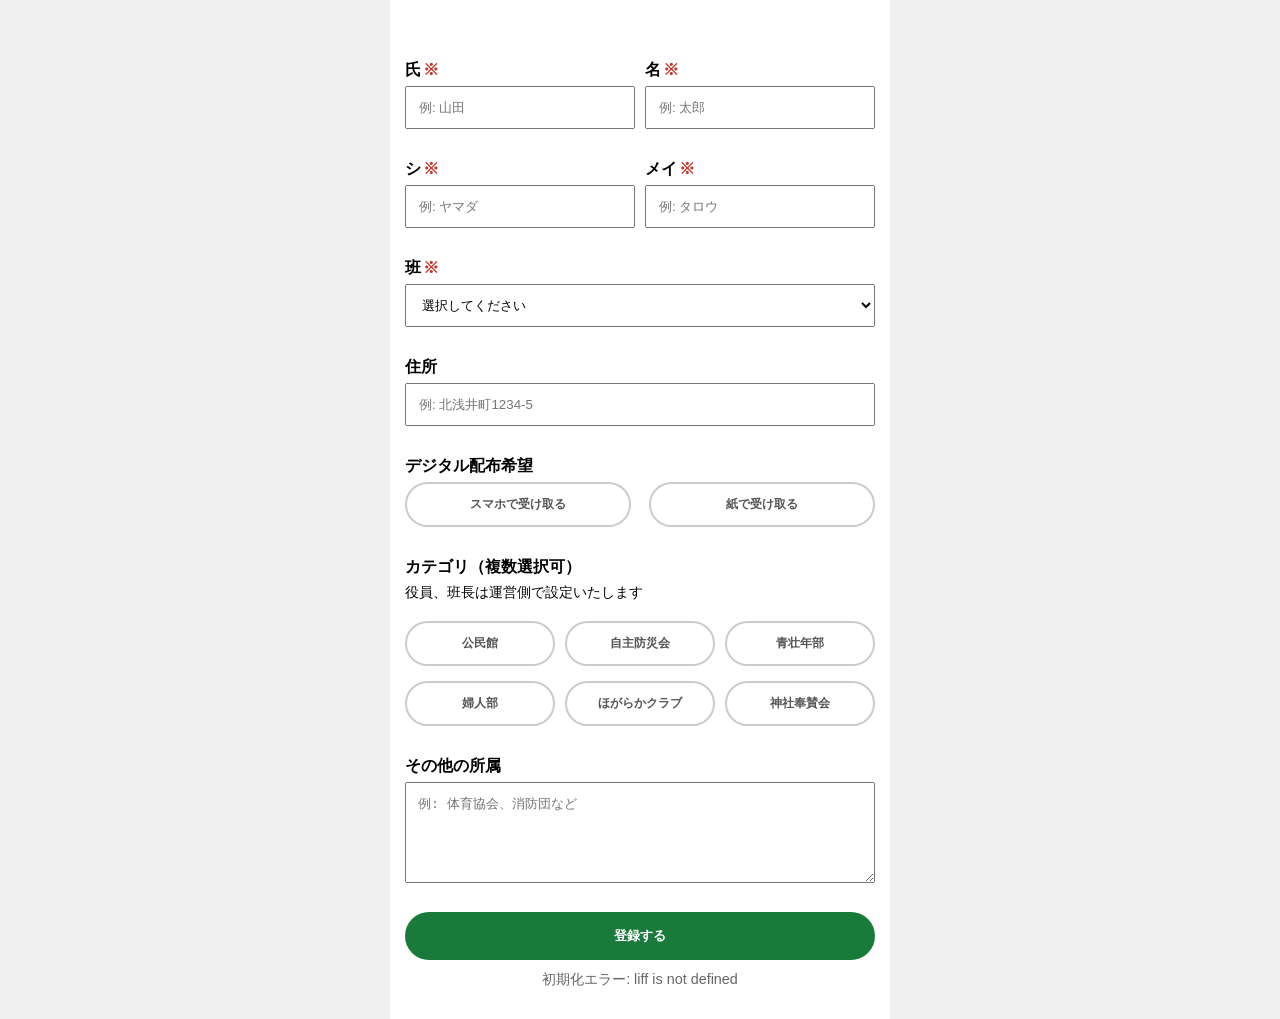
==== index.html @ 21e1e0d0 "0423-02" ====
<!DOCTYPE html>
<html lang="ja">
<head>
  <meta charset="UTF-8">
  <meta name="viewport" content="width=device-width, initial-scale=1.0">
  <title>北浅井町|デジタル回覧板用名簿登録フォーム</title>
  <style>
    * { box-sizing: border-box; }
    body { font-family: sans-serif; padding: 0; margin: 0; background: #f0f0f0;}
    .container { max-width: 500px; margin: 0 auto; background: #fff; padding: 30px 15px;}
    label { display: block; margin-top: 30px; font-weight: bold; }
    .under-label{ font-size: 0.9em; margin-top: 5px; }
    .row-flex { display: flex; gap: 10px; }
    .row-flex .half { flex: 1; }
    input[type="text"], select, textarea { width: 100%; padding: 12px; margin-top: 5px; box-sizing: border-box; }
    .radio-group, .checkbox-group { margin-top: 5px; display: flex; gap: 15px 0; flex-wrap: wrap; justify-content: space-between;}
    .radio-group input[type="radio"],
    .checkbox-group input[type="checkbox"] { display: none; }
    .radio-group label, .checkbox-group label {
      display: inline-flex; align-items: center; justify-content: center;
      padding: 12px 5px; border: 2px solid #ccc; border-radius: 25px;
      background: #fff; color: #555; font-weight: bold; font-size: 0.75em;
      cursor: pointer; transition: background 0.2s, border-color 0.2s, color 0.2s;
      user-select: none; -webkit-tap-highlight-color: transparent;
      width: 48%; margin-top: 0;
    }
    .checkbox-group.ver-3 label {width: 32%;}
    .radio-group label:has(input:checked),
    .checkbox-group label:has(input:checked),
    .radio-group label.is-selected,
    .checkbox-group label.is-selected { background: #b94100; border-color: #b94100; color: #fff; }
    .radio-group label:hover, .checkbox-group label:hover { border-color: #b94100; color: #b94100; }
    .radio-group label:has(input:checked):hover,
    .checkbox-group label:has(input:checked):hover,
    .radio-group label.is-selected:hover,
    .checkbox-group label.is-selected:hover { color: #fff; }
    button { width: 100%; padding: 15px; background: #1a7a3c; color: white; border: none; border-radius: 30px; margin-top: 25px; font-weight: bold; cursor: pointer; transition: opacity 0.3s; }
    button:disabled { opacity: 0.5; cursor: not-allowed; }
    #status { text-align: center; margin-top: 10px; color: #666; font-size: 0.9em; }
    .required-mark { color: #c0392b; margin-left: 2px; }
    #loading-overlay {
      display: none;
      position: fixed; inset: 0;
      background: rgba(255,255,255,0.75);
      z-index: 100;
      align-items: center;
      justify-content: center;
      flex-direction: column;
      gap: 12px;
    }
    #loading-overlay.visible { display: flex; }
    .spinner {
      width: 44px; height: 44px;
      border: 5px solid #ddd;
      border-top-color: #1a7a3c;
      border-radius: 50%;
      animation: spin 0.8s linear infinite;
    }
    @keyframes spin { to { transform: rotate(360deg); } }
    #loading-overlay p { font-size: 0.9em; color: #555; margin: 0; }
    .officer-badges {
      margin-top: 8px;
      display: flex;
      gap: 8px;
      flex-wrap: wrap;
    }
    .officer-badge {
      display: inline-flex;
      align-items: center;
      justify-content: center;
      padding: 10px 15px;
      border-radius: 999px;
      font-size: 1em;
      font-weight: bold;
      color: #fff;
      line-height: 1;
    }
    .officer-badge.officer { background: #c0392b; }
    .officer-badge.leader { background: #1f6fb2; }
  </style>
</head>
<body>
  <div id="loading-overlay">
    <div class="spinner"></div>
    <p>データ読み込み中...</p>
  </div>

  <div class="container">
    <form id="profileForm">
      <div class="row-flex">
        <div class="half">
          <label>氏<span class="required-mark">※</span></label>
          <input type="text" name="name_2nd" placeholder="例: 山田" required>
        </div>
        <div class="half">
          <label>名<span class="required-mark">※</span></label>
          <input type="text" name="name_1st" placeholder="例: 太郎" required>
        </div>
      </div>

      <div class="row-flex">
        <div class="half">
          <label>シ<span class="required-mark">※</span></label>
          <input type="text" name="kana_2nd" placeholder="例: ヤマダ" required>
        </div>
        <div class="half">
          <label>メイ<span class="required-mark">※</span></label>
          <input type="text" name="kana_1st" placeholder="例: タロウ" required>
        </div>
      </div>

      <label>班<span class="required-mark">※</span></label>
      <select name="group" required>
        <option value="">選択してください</option>
        <script>
          for(let i=1; i<=15; i++) {
            document.write(`<option value="${i}">${i}班</option>`);
          }
        </script>
      </select>

      <label>住所</label>
      <input type="text" name="address" placeholder="例: 北浅井町1234-5">

      <label>デジタル配布希望</label>
      <div class="radio-group">
        <label><input type="radio" name="is_digital" value="1"> スマホで受け取る</label>
        <label><input type="radio" name="is_digital" value="2"> 紙で受け取る</label>
      </div>

      <label>カテゴリ（複数選択可）</label>
      <p class="under-label">役員、班長は運営側で設定いたします</p>
      <div id="officerBadges" class="officer-badges" aria-live="polite"></div>
      <div class="checkbox-group ver-3">
        <label><input type="checkbox" name="role" value="公民館"> 公民館</label>
        <label><input type="checkbox" name="role" value="自主防災会"> 自主防災会</label>
        <label><input type="checkbox" name="role" value="青壮年部"> 青壮年部</label>
        <label><input type="checkbox" name="role" value="婦人部"> 婦人部</label>
        <label><input type="checkbox" name="role" value="ほがらかクラブ"> ほがらかクラブ</label>
        <label><input type="checkbox" name="role" value="神社奉賛会"> 神社奉賛会</label>
      </div>

      <label>その他の所属</label>
      <textarea name="other" rows="5" placeholder="例: 体育協会、消防団など"></textarea>

      <button type="button" id="submitBtn" onclick="submitData()">登録する</button>
      <div id="status"></div>
    </form>
  </div>

  <script src="https://static.line-scdn.net/liff/edge/2/sdk.js"></script>
  <script>
    // ※ ご自身の公開URLに変更してください
    
    const LIFF_ID = '2008962357-ePaQmDO9'; // あなたのLIFF ID
    const GAS_URL = 'https://script.google.com/macros/s/AKfycbw0w3rY63BgD0a0pV4R5f5XmRVi7J8070hjkgIr6zArFyrOBoOXa9XkqJnbMCFF3FUy/exec'; // あなたのGAS ウェブアプリURL

    function isLocalEnvironment() {
      return window.location.hostname === "localhost" || window.location.hostname === "127.0.0.1";
    }

    function normalizeChoiceValue(value) {
      return String(value ?? "")
        .replace(/\u3000/g, ' ')
        .replace(/\s+/g, ' ')
        .trim();
    }

    function parseCheckboxValues(value) {
      if (Array.isArray(value)) {
        return value
          .map(normalizeChoiceValue)
          .filter(Boolean);
      }

      if (!value) {
        return [];
      }

      return String(value)
        .split(/[\n\r\t,、]/)
        .map(normalizeChoiceValue)
        .filter(Boolean);
    }

    function applyCheckboxValues(name, rawValue) {
      const values = parseCheckboxValues(rawValue);
      const checkboxes = Array.from(document.querySelectorAll(`input[name="${name}"][type="checkbox"]`));
      const checkboxMap = new Map(
        checkboxes.map(cb => [normalizeChoiceValue(cb.value), cb])
      );

      checkboxes.forEach(cb => {
        cb.checked = false;
      });

      const unmatchedValues = [];
      values.forEach(value => {
        const checkbox = checkboxMap.get(value);
        if (checkbox) {
          checkbox.checked = true;
        } else {
          unmatchedValues.push(value);
        }
      });

      console.log(`checkbox [${name}] values:`, values);
      if (unmatchedValues.length > 0) {
        console.warn(`checkbox [${name}] unmatched values:`, unmatchedValues);
      }

      syncSelectableLabels();
    }

    function parseOfficerValues(value) {
      if (!value) {
        return [];
      }

      const normalized = String(value)
        .replace(/\u3000/g, ' ')
        .trim();

      if (!normalized) {
        return [];
      }

      return normalized
        .split(/[\n\r,、]/)
        .map(normalizeChoiceValue)
        .filter(Boolean);
    }

    function renderOfficerBadges(officerValue) {
      const badgeContainer = document.getElementById('officerBadges');
      if (!badgeContainer) {
        return;
      }

      const values = parseOfficerValues(officerValue);
      const uniqueValues = Array.from(new Set(values));

      const badgeClassByRole = {
        '役員': 'officer',
        '班長': 'leader'
      };

      const badgesHtml = uniqueValues
        .map(role => {
          const roleClass = badgeClassByRole[role];
          if (!roleClass) {
            return '';
          }
          return `<span class="officer-badge ${roleClass}">${role}</span>`;
        })
        .filter(Boolean)
        .join('');

      badgeContainer.innerHTML = badgesHtml;
    }

    function syncSelectableLabels() {
      document.querySelectorAll('.radio-group label, .checkbox-group label').forEach(label => {
        const input = label.querySelector('input[type="radio"], input[type="checkbox"]');
        if (input) {
          label.classList.toggle('is-selected', input.checked);
        }
      });
    }

    window.onload = async function() {
      const status = document.getElementById('status');
      
      if (isLocalEnvironment()) {
        status.innerText = "ローカル環境で起動中...";
        syncSelectableLabels();
        return;
      }

      document.querySelectorAll('.radio-group input, .checkbox-group input').forEach(input => {
        input.addEventListener('change', syncSelectableLabels);
      });

      try {
        await liff.init({ liffId: LIFF_ID });
        if (!liff.isLoggedIn()) {
          liff.login();
          return;
        }

        const overlay = document.getElementById('loading-overlay');
        overlay.classList.add('visible');
        const profile = await liff.getProfile();
        
        // GASから既存データを取得
        const response = await fetch(`${GAS_URL}?line_id=${profile.userId}`);
        const result = await response.json();

        // 取得したデータをフォームに自動反映
        console.log("GAS取得データ:", result); // ← 開発者ツールで確認
        if (result) {
          Object.keys(result).forEach(key => {
            const elements = document.getElementsByName(key);
            if (elements.length > 0) {
              const el = elements[0];
              if (el.type === 'radio') {
                const radio = document.querySelector(`input[name="${key}"][value="${result[key]}"]`);
                if (radio) radio.checked = true;
              } else if (el.type === 'checkbox') {
                applyCheckboxValues(key, result[key]);
              } else {
                el.value = result[key];
              }
            }
          });

          renderOfficerBadges(result.officer);
        } else {
          renderOfficerBadges('');
        }
        overlay.classList.remove('visible');
        status.innerText = "";
        syncSelectableLabels();
      } catch (err) {
        document.getElementById('loading-overlay').classList.remove('visible');
        status.innerText = "初期化エラー: " + err.message;
      }
    };

    async function submitData() {
      const button = document.getElementById('submitBtn');
      const status = document.getElementById('status');
      button.disabled = true;
      status.innerText = "送信中...";
      
      try {
        let profile = { userId: "dummy_id", displayName: "Dummy User" };
        if (!isLocalEnvironment()) {
          profile = await liff.getProfile();
        }

        // フォーム内のすべての input, select, textarea からデータを自動収集
        const data = {
          line_id: profile.userId,
          line_name: profile.displayName
        };

        const formElements = document.querySelectorAll('input[name], select[name], textarea[name]');
        formElements.forEach(el => {
          const name = el.name;
          if (el.type === 'radio') {
            if (el.checked) data[name] = el.value;
          } else if (el.type === 'checkbox') {
            if (!data[name]) data[name] = []; // 配列として初期化
            if (el.checked) data[name].push(el.value);
          } else {
            data[name] = el.value;
          }
        });

        // チェックボックスの配列をカンマ区切りの文字列に変換 ("役員, 班長" など)
        for (let key in data) {
          if (Array.isArray(data[key])) {
            data[key] = data[key].join(', ');
          }
        }

        if (isLocalEnvironment()) {
          await new Promise(resolve => setTimeout(resolve, 1000));
          console.log("送信データ:", data);
          alert("登録完了！（ローカルダミー送信）");
        } else {
          const response = await fetch(GAS_URL, {
            method: "POST",
            body: JSON.stringify(data)
          });
          const result = await response.json();
          if (result.status === 'success') {
            alert("登録完了！");
            liff.closeWindow();
          } else {
            alert("エラーが発生しました: " + result.message);
          }
        }
      } catch (err) {
        alert("通信エラー: " + err.message);
      } finally {
        button.disabled = false;
        status.innerText = "";
      }
    }
  </script>
</body>
</html>
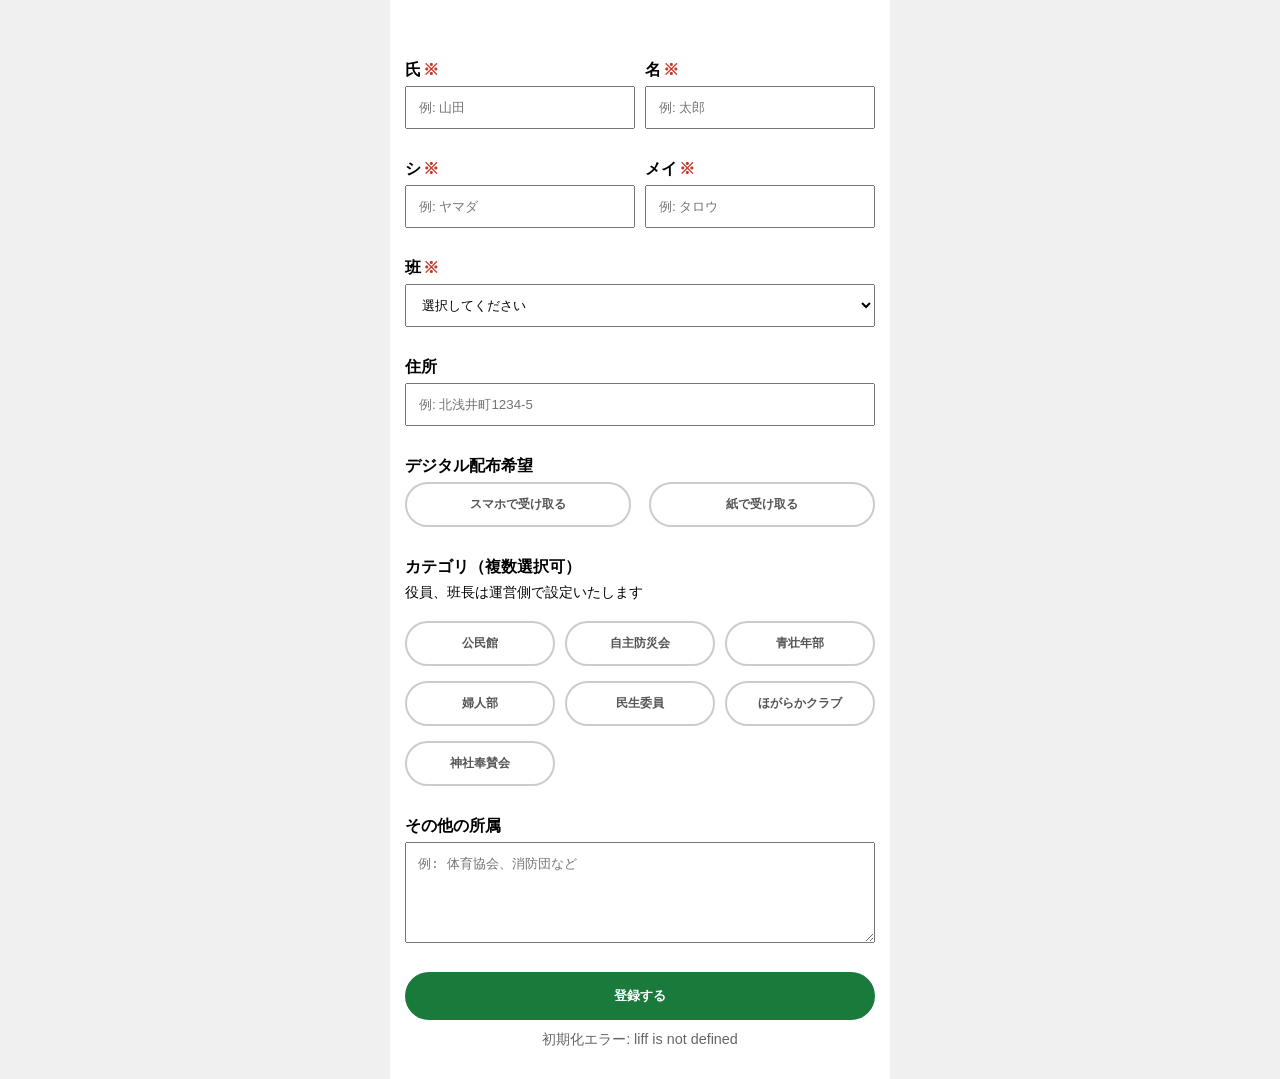
==== commit ea4fdded: "0423-04" ====
--- a/index.html
+++ b/index.html
@@ -68,9 +68,9 @@
       display: inline-flex;
       align-items: center;
       justify-content: center;
-      padding: 10px 15px;
+      padding: 7px 25px;
       border-radius: 999px;
-      font-size: 1em;
+      font-size: 1rem;
       font-weight: bold;
       color: #fff;
       line-height: 1;
@@ -131,11 +131,13 @@
       <label>カテゴリ（複数選択可）</label>
       <p class="under-label">役員、班長は運営側で設定いたします</p>
       <div id="officerBadges" class="officer-badges" aria-live="polite"></div>
+
       <div class="checkbox-group ver-3">
         <label><input type="checkbox" name="role" value="公民館"> 公民館</label>
         <label><input type="checkbox" name="role" value="自主防災会"> 自主防災会</label>
         <label><input type="checkbox" name="role" value="青壮年部"> 青壮年部</label>
         <label><input type="checkbox" name="role" value="婦人部"> 婦人部</label>
+        <label><input type="checkbox" name="role" value="民生委員"> 民生委員</label>
         <label><input type="checkbox" name="role" value="ほがらかクラブ"> ほがらかクラブ</label>
         <label><input type="checkbox" name="role" value="神社奉賛会"> 神社奉賛会</label>
       </div>
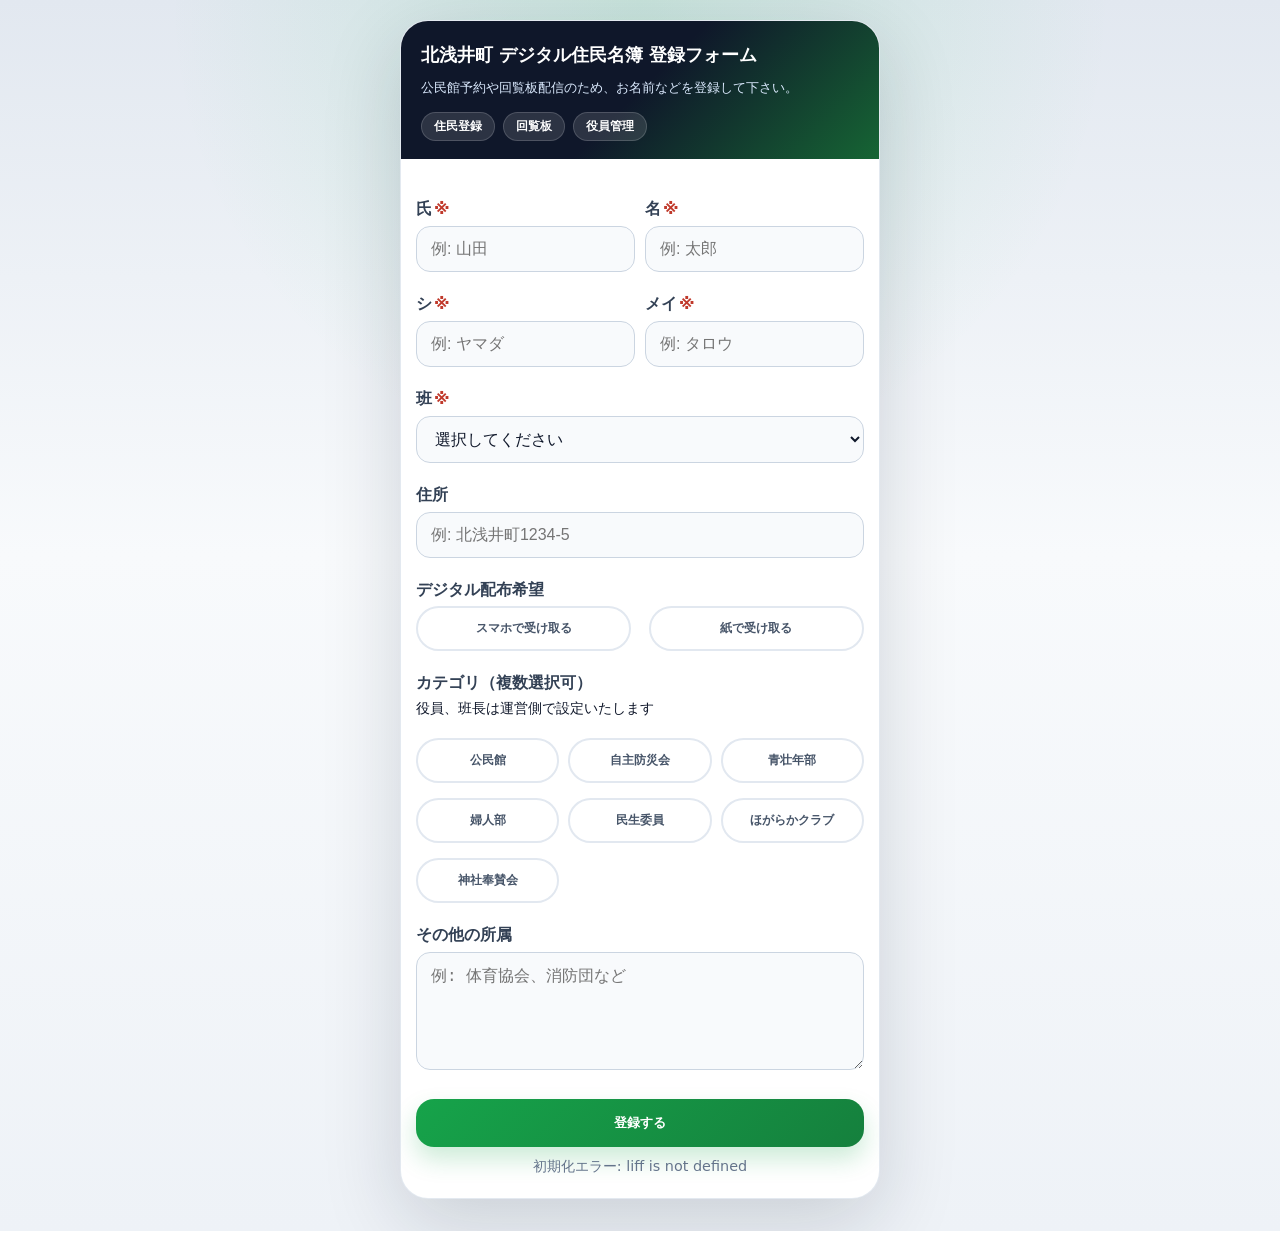
==== commit 26cf792a: "first commit" ====
--- a/index.html
+++ b/index.html
@@ -6,20 +6,102 @@
   <title>北浅井町|デジタル回覧板用名簿登録フォーム</title>
   <style>
     * { box-sizing: border-box; }
-    body { font-family: sans-serif; padding: 0; margin: 0; background: #f0f0f0;}
-    .container { max-width: 500px; margin: 0 auto; background: #fff; padding: 30px 15px;}
-    label { display: block; margin-top: 30px; font-weight: bold; }
+    body {
+      font-family: system-ui, -apple-system, BlinkMacSystemFont, 'Segoe UI', sans-serif;
+      padding: 0;
+      margin: 0;
+      min-height: 100vh;
+      background:
+        radial-gradient(circle at top, rgba(34, 197, 94, 0.14), transparent 34%),
+        linear-gradient(180deg, #e2e8f0 0%, #f8fafc 45%, #eef2f7 100%);
+      color: #0f172a;
+    }
+    .container {
+      max-width: 480px;
+      margin: 20px auto 32px;
+      background: #fff;
+      padding: 0;
+      border-radius: 28px;
+      overflow: hidden;
+      border: 1px solid rgba(226, 232, 240, 0.95);
+      box-shadow: 0 24px 80px rgba(15, 23, 42, 0.16);
+    }
+    .hero {
+      background: linear-gradient(135deg, #0f172a 0%, #0f172a 50%, #166534 100%);
+      color: #fff;
+      padding: 22px 20px 18px;
+    }
+    .hero-topline {
+      display: inline-flex;
+      align-items: center;
+      gap: 8px;
+      font-size: 0.72rem;
+      font-weight: 800;
+      letter-spacing: 0.08em;
+      text-transform: uppercase;
+      color: #bbf7d0;
+      margin-bottom: 10px;
+    }
+    .hero h1 {
+      font-size: 1.1rem;
+      line-height: 1.45;
+      margin: 0;
+      font-weight: 900;
+    }
+    .hero p {
+      margin: 8px 0 0;
+      color: #dbeafe;
+      font-size: 0.8rem;
+      line-height: 1.7;
+    }
+    .hero-badges {
+      display: flex;
+      flex-wrap: wrap;
+      gap: 8px;
+      margin-top: 14px;
+    }
+    .hero-badge {
+      display: inline-flex;
+      align-items: center;
+      justify-content: center;
+      padding: 6px 12px;
+      border-radius: 999px;
+      font-size: 0.72rem;
+      font-weight: 800;
+      background: rgba(255, 255, 255, 0.12);
+      border: 1px solid rgba(255, 255, 255, 0.16);
+      color: #fff;
+    }
+    .content { padding: 18px 15px 22px; }
+    label { display: block; margin-top: 22px; font-weight: 800; color: #334155; }
     .under-label{ font-size: 0.9em; margin-top: 5px; }
     .row-flex { display: flex; gap: 10px; }
     .row-flex .half { flex: 1; }
-    input[type="text"], select, textarea { width: 100%; padding: 12px; margin-top: 5px; box-sizing: border-box; }
+    input[type="text"], select, textarea {
+      width: 100%;
+      padding: 13px 14px;
+      margin-top: 6px;
+      box-sizing: border-box;
+      border: 1px solid #cbd5e1;
+      border-radius: 14px;
+      background: #f8fafc;
+      color: #0f172a;
+      font-size: 16px;
+      outline: none;
+      transition: border-color 0.2s, box-shadow 0.2s, background 0.2s;
+    }
+    input[type="text"]:focus, select:focus, textarea:focus {
+      border-color: #16a34a;
+      background: #fff;
+      box-shadow: 0 0 0 4px rgba(34, 197, 94, 0.12);
+    }
     .radio-group, .checkbox-group { margin-top: 5px; display: flex; gap: 15px 0; flex-wrap: wrap; justify-content: space-between;}
     .radio-group input[type="radio"],
     .checkbox-group input[type="checkbox"] { display: none; }
     .radio-group label, .checkbox-group label {
       display: inline-flex; align-items: center; justify-content: center;
-      padding: 12px 5px; border: 2px solid #ccc; border-radius: 25px;
-      background: #fff; color: #555; font-weight: bold; font-size: 0.75em;
+      padding: 12px 5px; border: 2px solid #e2e8f0; border-radius: 999px;
+      background: #fff; color: #475569; font-weight: 800; font-size: 0.76em;
       cursor: pointer; transition: background 0.2s, border-color 0.2s, color 0.2s;
       user-select: none; -webkit-tap-highlight-color: transparent;
       width: 48%; margin-top: 0;
@@ -28,20 +110,33 @@
     .radio-group label:has(input:checked),
     .checkbox-group label:has(input:checked),
     .radio-group label.is-selected,
-    .checkbox-group label.is-selected { background: #b94100; border-color: #b94100; color: #fff; }
-    .radio-group label:hover, .checkbox-group label:hover { border-color: #b94100; color: #b94100; }
+    .checkbox-group label.is-selected { background: linear-gradient(135deg, #16a34a, #15803d); border-color: #16a34a; color: #fff; box-shadow: 0 10px 18px rgba(22, 163, 74, 0.18); }
+    .radio-group label:hover, .checkbox-group label:hover { border-color: #16a34a; color: #16a34a; }
     .radio-group label:has(input:checked):hover,
     .checkbox-group label:has(input:checked):hover,
     .radio-group label.is-selected:hover,
     .checkbox-group label.is-selected:hover { color: #fff; }
-    button { width: 100%; padding: 15px; background: #1a7a3c; color: white; border: none; border-radius: 30px; margin-top: 25px; font-weight: bold; cursor: pointer; transition: opacity 0.3s; }
-    button:disabled { opacity: 0.5; cursor: not-allowed; }
-    #status { text-align: center; margin-top: 10px; color: #666; font-size: 0.9em; }
+    button {
+      width: 100%;
+      padding: 15px;
+      background: linear-gradient(135deg, #16a34a, #15803d);
+      color: white;
+      border: none;
+      border-radius: 18px;
+      margin-top: 25px;
+      font-weight: 900;
+      cursor: pointer;
+      transition: transform 0.2s, box-shadow 0.2s, opacity 0.3s;
+      box-shadow: 0 12px 24px rgba(22, 163, 74, 0.22);
+    }
+    button:hover { transform: translateY(-1px); }
+    button:disabled { opacity: 0.55; cursor: not-allowed; box-shadow: none; transform: none; }
+    #status { text-align: center; margin-top: 10px; color: #64748b; font-size: 0.9em; }
     .required-mark { color: #c0392b; margin-left: 2px; }
     #loading-overlay {
       display: none;
       position: fixed; inset: 0;
-      background: rgba(255,255,255,0.75);
+      background: rgba(15, 23, 42, 0.45);
       z-index: 100;
       align-items: center;
       justify-content: center;
@@ -51,13 +146,13 @@
     #loading-overlay.visible { display: flex; }
     .spinner {
       width: 44px; height: 44px;
-      border: 5px solid #ddd;
-      border-top-color: #1a7a3c;
+      border: 5px solid rgba(255, 255, 255, 0.25);
+      border-top-color: #22c55e;
       border-radius: 50%;
       animation: spin 0.8s linear infinite;
     }
     @keyframes spin { to { transform: rotate(360deg); } }
-    #loading-overlay p { font-size: 0.9em; color: #555; margin: 0; }
+    #loading-overlay p { font-size: 0.9em; color: #fff; margin: 0; }
     .officer-badges {
       margin-top: 8px;
       display: flex;
@@ -75,8 +170,16 @@
       color: #fff;
       line-height: 1;
     }
-    .officer-badge.officer { background: #c0392b; }
-    .officer-badge.leader { background: #1f6fb2; }
+    .officer-badge.officer { background: linear-gradient(135deg, #dc2626, #b91c1c); }
+    .officer-badge.leader { background: linear-gradient(135deg, #2563eb, #1d4ed8); }
+    @media (max-width: 640px) {
+      .container { margin: 0; border-radius: 0; min-height: 100vh; }
+      .content { padding: 16px 14px 20px; }
+      .checkbox-group.ver-3 label { width: 49%; }
+      .row-flex { flex-direction: column; }
+      .row-flex.keep-row-on-mobile { flex-direction: row; }
+      .row-flex.keep-row-on-mobile .half { min-width: 0; }
+    }
   </style>
 </head>
 <body>
@@ -86,8 +189,19 @@
   </div>
 
   <div class="container">
+    <div class="hero">
+      <h1>北浅井町 デジタル住民名簿 登録フォーム</h1>
+      <p>公民館予約や回覧板配信のため、お名前などを登録して下さい。</p>
+      <div class="hero-badges">
+        <span class="hero-badge">住民登録</span>
+        <span class="hero-badge">回覧板</span>
+        <span class="hero-badge">役員管理</span>
+      </div>
+    </div>
+
+    <div class="content">
     <form id="profileForm">
-      <div class="row-flex">
+      <div class="row-flex keep-row-on-mobile">
         <div class="half">
           <label>氏<span class="required-mark">※</span></label>
           <input type="text" name="name_2nd" placeholder="例: 山田" required>
@@ -98,7 +212,7 @@
         </div>
       </div>
 
-      <div class="row-flex">
+      <div class="row-flex keep-row-on-mobile">
         <div class="half">
           <label>シ<span class="required-mark">※</span></label>
           <input type="text" name="kana_2nd" placeholder="例: ヤマダ" required>
@@ -148,6 +262,7 @@
       <button type="button" id="submitBtn" onclick="submitData()">登録する</button>
       <div id="status"></div>
     </form>
+    </div>
   </div>
 
   <script src="https://static.line-scdn.net/liff/edge/2/sdk.js"></script>
@@ -344,7 +459,8 @@
         // フォーム内のすべての input, select, textarea からデータを自動収集
         const data = {
           line_id: profile.userId,
-          line_name: profile.displayName
+          line_name: profile.displayName,
+          liff_token: isLocalEnvironment() ? "LOCAL_TEST_TOKEN" : (liff.getAccessToken() || "")
         };
 
         const formElements = document.querySelectorAll('input[name], select[name], textarea[name]');
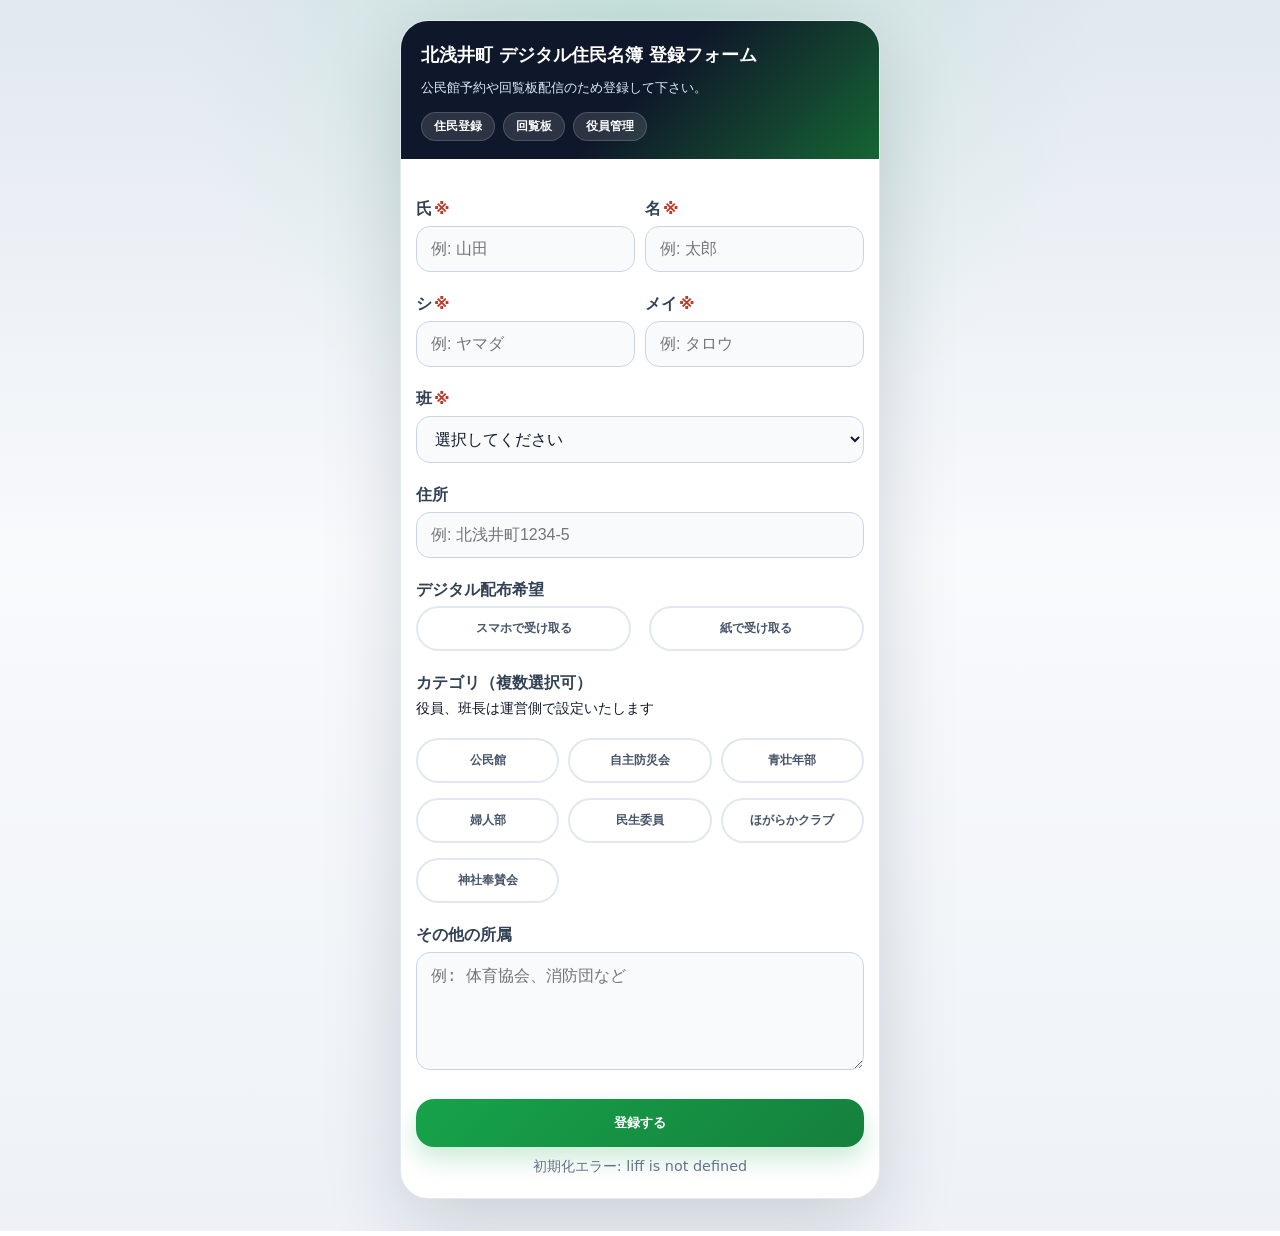
==== commit 1169245c: "0801-01" ====
--- a/index.html
+++ b/index.html
@@ -116,6 +116,11 @@
     .checkbox-group label:has(input:checked):hover,
     .radio-group label.is-selected:hover,
     .checkbox-group label.is-selected:hover { color: #fff; }
+    .radio-group.is-invalid label {
+      border-color: #dc2626;
+      color: #b91c1c;
+      background: #fef2f2;
+    }
     button {
       width: 100%;
       padding: 15px;
@@ -153,6 +158,84 @@
     }
     @keyframes spin { to { transform: rotate(360deg); } }
     #loading-overlay p { font-size: 0.9em; color: #fff; margin: 0; }
+    #result-modal {
+      display: none;
+      position: fixed;
+      inset: 0;
+      background: rgba(15, 23, 42, 0.55);
+      z-index: 110;
+      align-items: center;
+      justify-content: center;
+      padding: 20px;
+    }
+    #result-modal.visible { display: flex; }
+    .modal-card {
+      width: min(420px, 100%);
+      background: #fff;
+      border-radius: 18px;
+      padding: 22px 18px 16px;
+      box-shadow: 0 24px 60px rgba(15, 23, 42, 0.28);
+      border: 1px solid #e2e8f0;
+      text-align: center;
+      transform: translateY(6px);
+      opacity: 0;
+      transition: transform 0.2s ease, opacity 0.2s ease;
+    }
+    #result-modal.visible .modal-card {
+      transform: translateY(0);
+      opacity: 1;
+    }
+    .modal-icon {
+      width: 54px;
+      height: 54px;
+      margin: 0 auto 10px;
+      border-radius: 50%;
+      display: inline-flex;
+      align-items: center;
+      justify-content: center;
+      font-size: 1.5rem;
+      font-weight: 900;
+    }
+    .modal-icon.success {
+      background: #dcfce7;
+      color: #166534;
+    }
+    .modal-icon.error {
+      background: #fee2e2;
+      color: #b91c1c;
+    }
+    .modal-icon.info {
+      background: #dbeafe;
+      color: #1d4ed8;
+    }
+    #modal-title {
+      margin: 0;
+      font-size: 1.05rem;
+      color: #0f172a;
+      font-weight: 900;
+    }
+    #modal-message {
+      margin: 10px 0 0;
+      color: #334155;
+      font-size: 0.93rem;
+      line-height: 1.7;
+      white-space: pre-line;
+    }
+    #modal-close-btn {
+      margin-top: 16px;
+      width: 100%;
+      border-radius: 12px;
+      padding: 12px;
+      font-size: 0.95rem;
+      font-weight: 900;
+      border: none;
+      cursor: pointer;
+      color: #fff;
+      background: linear-gradient(135deg, #16a34a, #15803d);
+    }
+    #modal-close-btn.error {
+      background: linear-gradient(135deg, #dc2626, #b91c1c);
+    }
     .officer-badges {
       margin-top: 8px;
       display: flex;
@@ -188,10 +271,19 @@
     <p>データ読み込み中...</p>
   </div>
 
+  <div id="result-modal" role="dialog" aria-modal="true" aria-labelledby="modal-title" aria-describedby="modal-message">
+    <div class="modal-card">
+      <div id="modal-icon" class="modal-icon info" aria-hidden="true">i</div>
+      <h2 id="modal-title">お知らせ</h2>
+      <p id="modal-message"></p>
+      <button type="button" id="modal-close-btn">閉じる</button>
+    </div>
+  </div>
+
   <div class="container">
     <div class="hero">
       <h1>北浅井町 デジタル住民名簿 登録フォーム</h1>
-      <p>公民館予約や回覧板配信のため、お名前などを登録して下さい。</p>
+      <p>公民館予約や回覧板配信のため登録して下さい。</p>
       <div class="hero-badges">
         <span class="hero-badge">住民登録</span>
         <span class="hero-badge">回覧板</span>
@@ -383,6 +475,49 @@
           label.classList.toggle('is-selected', input.checked);
         }
       });
+
+      const digitalGroup = document.querySelector('.radio-group');
+      if (digitalGroup && document.querySelector('input[name="is_digital"]:checked')) {
+        digitalGroup.classList.remove('is-invalid');
+      }
+    }
+
+    function showModal({ title = 'お知らせ', message = '', type = 'info', onClose = null }) {
+      const modal = document.getElementById('result-modal');
+      const titleEl = document.getElementById('modal-title');
+      const messageEl = document.getElementById('modal-message');
+      const iconEl = document.getElementById('modal-icon');
+      const closeBtn = document.getElementById('modal-close-btn');
+
+      if (!modal || !titleEl || !messageEl || !iconEl || !closeBtn) {
+        return;
+      }
+
+      const iconByType = {
+        success: '✓',
+        error: '!',
+        info: 'i'
+      };
+
+      const safeType = iconByType[type] ? type : 'info';
+
+      titleEl.textContent = title;
+      messageEl.textContent = message;
+      iconEl.textContent = iconByType[safeType];
+      iconEl.className = `modal-icon ${safeType}`;
+      closeBtn.className = safeType === 'error' ? 'error' : '';
+
+      const handleClose = () => {
+        modal.classList.remove('visible');
+        closeBtn.removeEventListener('click', handleClose);
+        if (typeof onClose === 'function') {
+          onClose();
+        }
+      };
+
+      closeBtn.addEventListener('click', handleClose);
+      modal.classList.add('visible');
+      closeBtn.focus();
     }
 
     window.onload = async function() {
@@ -447,6 +582,27 @@
     async function submitData() {
       const button = document.getElementById('submitBtn');
       const status = document.getElementById('status');
+      const form = document.getElementById('profileForm');
+      const digitalGroup = document.querySelector('.radio-group');
+      const isDigitalSelected = Boolean(document.querySelector('input[name="is_digital"]:checked'));
+
+      if (!isDigitalSelected) {
+        if (digitalGroup) {
+          digitalGroup.classList.add('is-invalid');
+          digitalGroup.scrollIntoView({ behavior: 'smooth', block: 'center' });
+        }
+        showModal({
+          title: '入力チェック',
+          message: 'デジタル配布希望を選択してください。',
+          type: 'error'
+        });
+        return;
+      }
+
+      if (form && !form.reportValidity()) {
+        return;
+      }
+
       button.disabled = true;
       status.innerText = "送信中...";
       
@@ -486,7 +642,11 @@
         if (isLocalEnvironment()) {
           await new Promise(resolve => setTimeout(resolve, 1000));
           console.log("送信データ:", data);
-          alert("登録完了！（ローカルダミー送信）");
+          showModal({
+            title: '登録完了',
+            message: 'ローカル環境でダミー送信しました。',
+            type: 'success'
+          });
         } else {
           const response = await fetch(GAS_URL, {
             method: "POST",
@@ -494,14 +654,26 @@
           });
           const result = await response.json();
           if (result.status === 'success') {
-            alert("登録完了！");
-            liff.closeWindow();
+            showModal({
+              title: '登録完了',
+              message: '登録が完了しました。',
+              type: 'success',
+              onClose: () => liff.closeWindow()
+            });
           } else {
-            alert("エラーが発生しました: " + result.message);
+            showModal({
+              title: '送信エラー',
+              message: 'エラーが発生しました: ' + result.message,
+              type: 'error'
+            });
           }
         }
       } catch (err) {
-        alert("通信エラー: " + err.message);
+        showModal({
+          title: '通信エラー',
+          message: '通信エラー: ' + err.message,
+          type: 'error'
+        });
       } finally {
         button.disabled = false;
         status.innerText = "";
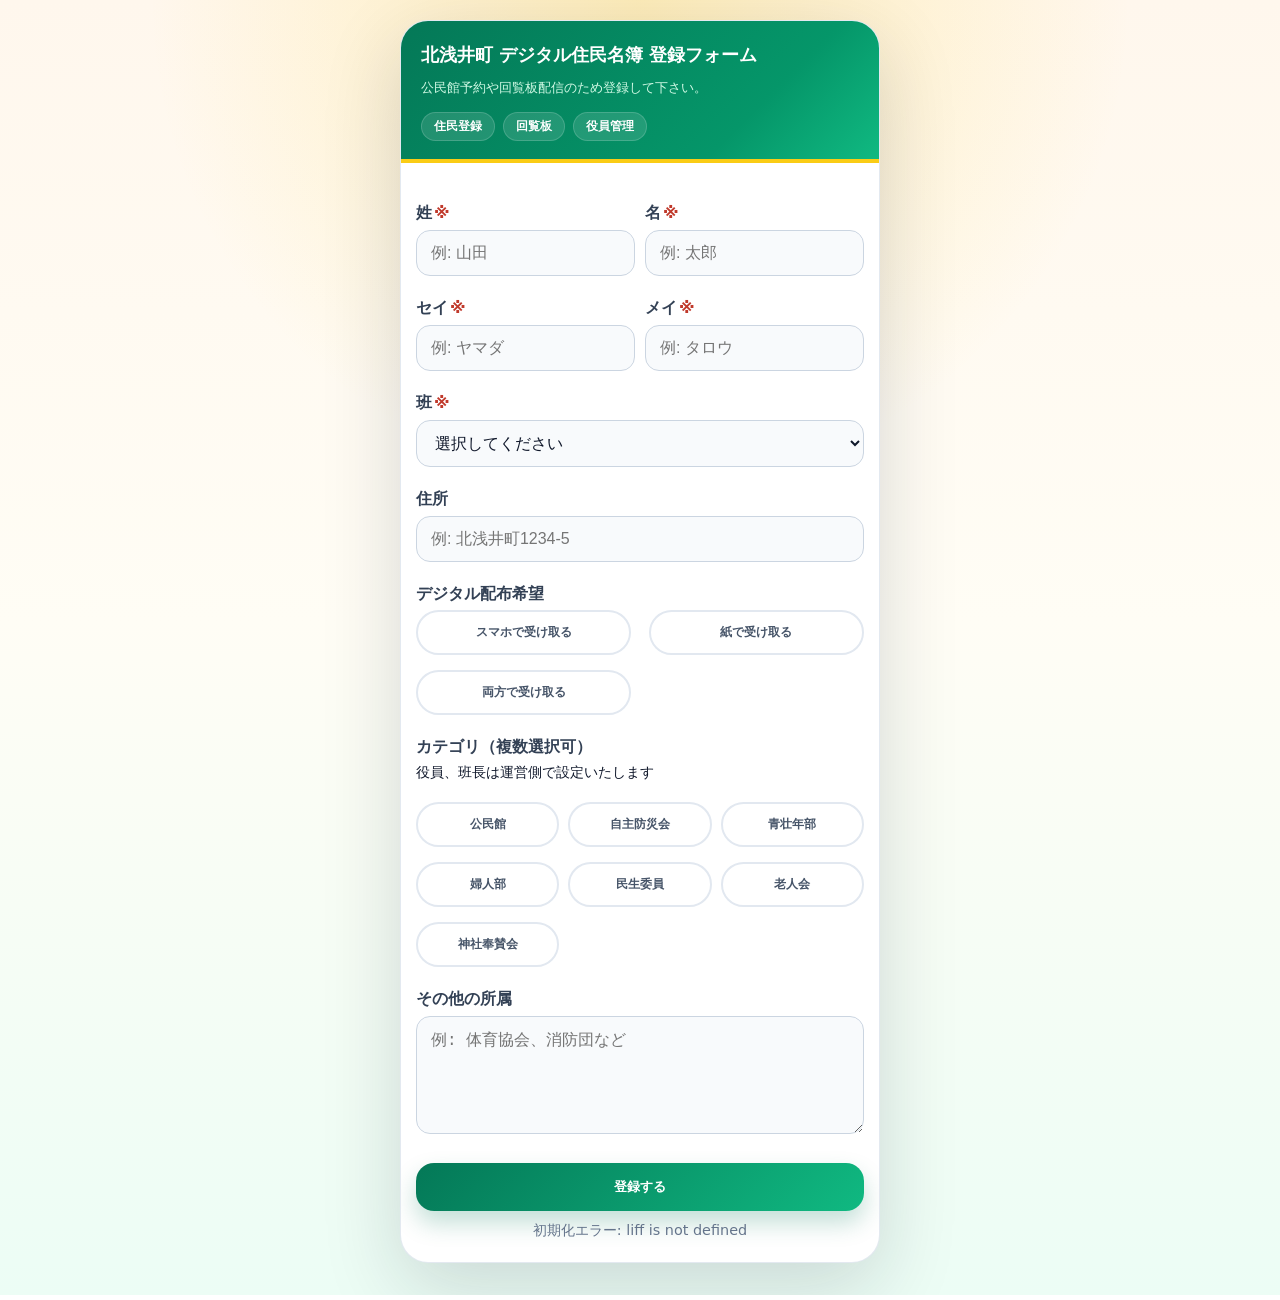
==== commit edcc5eee: "1006-01" ====
--- a/index.html
+++ b/index.html
@@ -3,7 +3,7 @@
 <head>
   <meta charset="UTF-8">
   <meta name="viewport" content="width=device-width, initial-scale=1.0">
-  <title>北浅井町|デジタル回覧板用名簿登録フォーム</title>
+  <title>[北浅井] 名簿登録フォーム</title>
   <style>
     * { box-sizing: border-box; }
     body {
@@ -12,8 +12,8 @@
       margin: 0;
       min-height: 100vh;
       background:
-        radial-gradient(circle at top, rgba(34, 197, 94, 0.14), transparent 34%),
-        linear-gradient(180deg, #e2e8f0 0%, #f8fafc 45%, #eef2f7 100%);
+        radial-gradient(circle at top, rgba(250, 204, 21, 0.24), transparent 34%),
+        linear-gradient(180deg, #fff7ed 0%, #fffdf5 48%, #ecfdf5 100%);
       color: #0f172a;
     }
     .container {
@@ -26,8 +26,34 @@
       border: 1px solid rgba(226, 232, 240, 0.95);
       box-shadow: 0 24px 80px rgba(15, 23, 42, 0.16);
     }
+    .brand-header {
+      display: flex;
+      align-items: center;
+      justify-content: center;
+      gap: 12px;
+      padding: 18px 20px 8px;
+      background: linear-gradient(135deg, #047857 0%, #059669 72%, #10b981 100%);
+      border-bottom: 4px solid #facc15;
+      color: #fff;
+    }
+    .brand-header__logo {
+      width: 52px;
+      height: 52px;
+      object-fit: cover;
+      border-radius: 14px;
+      border: 2px solid rgba(255,255,255,0.5);
+      background: #fff;
+    }
+    .brand-header__title {
+      font-size: 1.1rem;
+      font-weight: 900;
+      letter-spacing: 0.06em;
+      margin: 0;
+      color: #fff;
+    }
     .hero {
-      background: linear-gradient(135deg, #0f172a 0%, #0f172a 50%, #166534 100%);
+      background: linear-gradient(135deg, #047857 0%, #059669 72%, #10b981 100%);
+      border-bottom: 4px solid #facc15;
       color: #fff;
       padding: 22px 20px 18px;
     }
@@ -39,7 +65,7 @@
       font-weight: 800;
       letter-spacing: 0.08em;
       text-transform: uppercase;
-      color: #bbf7d0;
+      color: #fde047;
       margin-bottom: 10px;
     }
     .hero h1 {
@@ -50,7 +76,7 @@
     }
     .hero p {
       margin: 8px 0 0;
-      color: #dbeafe;
+      color: #d1fae5;
       font-size: 0.8rem;
       line-height: 1.7;
     }
@@ -91,9 +117,9 @@
       transition: border-color 0.2s, box-shadow 0.2s, background 0.2s;
     }
     input[type="text"]:focus, select:focus, textarea:focus {
-      border-color: #16a34a;
+      border-color: #10b981;
       background: #fff;
-      box-shadow: 0 0 0 4px rgba(34, 197, 94, 0.12);
+      box-shadow: 0 0 0 4px rgba(16, 185, 129, 0.18);
     }
     .radio-group, .checkbox-group { margin-top: 5px; display: flex; gap: 15px 0; flex-wrap: wrap; justify-content: space-between;}
     .radio-group input[type="radio"],
@@ -110,8 +136,8 @@
     .radio-group label:has(input:checked),
     .checkbox-group label:has(input:checked),
     .radio-group label.is-selected,
-    .checkbox-group label.is-selected { background: linear-gradient(135deg, #16a34a, #15803d); border-color: #16a34a; color: #fff; box-shadow: 0 10px 18px rgba(22, 163, 74, 0.18); }
-    .radio-group label:hover, .checkbox-group label:hover { border-color: #16a34a; color: #16a34a; }
+    .checkbox-group label.is-selected { background: linear-gradient(135deg, #047857, #10b981); border-color: #047857; color: #fff; box-shadow: 0 10px 18px rgba(4, 120, 87, 0.2); }
+    .radio-group label:hover, .checkbox-group label:hover { border-color: #10b981; color: #047857; }
     .radio-group label:has(input:checked):hover,
     .checkbox-group label:has(input:checked):hover,
     .radio-group label.is-selected:hover,
@@ -124,7 +150,8 @@
     button {
       width: 100%;
       padding: 15px;
-      background: linear-gradient(135deg, #16a34a, #15803d);
+      background: linear-gradient(135deg, #047857, #10b981);
+      border-bottom: 4px solid #facc15;
       color: white;
       border: none;
       border-radius: 18px;
@@ -132,7 +159,7 @@
       font-weight: 900;
       cursor: pointer;
       transition: transform 0.2s, box-shadow 0.2s, opacity 0.3s;
-      box-shadow: 0 12px 24px rgba(22, 163, 74, 0.22);
+      box-shadow: 0 12px 24px rgba(4, 120, 87, 0.24);
     }
     button:hover { transform: translateY(-1px); }
     button:disabled { opacity: 0.55; cursor: not-allowed; box-shadow: none; transform: none; }
@@ -205,8 +232,8 @@
       color: #b91c1c;
     }
     .modal-icon.info {
-      background: #dbeafe;
-      color: #1d4ed8;
+      background: #fef9c3;
+      color: #a16207;
     }
     #modal-title {
       margin: 0;
@@ -231,7 +258,7 @@
       border: none;
       cursor: pointer;
       color: #fff;
-      background: linear-gradient(135deg, #16a34a, #15803d);
+      background: linear-gradient(135deg, #047857, #10b981);
     }
     #modal-close-btn.error {
       background: linear-gradient(135deg, #dc2626, #b91c1c);
@@ -253,8 +280,8 @@
       color: #fff;
       line-height: 1;
     }
-    .officer-badge.officer { background: linear-gradient(135deg, #dc2626, #b91c1c); }
-    .officer-badge.leader { background: linear-gradient(135deg, #2563eb, #1d4ed8); }
+    .officer-badge.officer { background: linear-gradient(135deg, #059669, #047857); }
+    .officer-badge.leader { background: linear-gradient(135deg, #047857, #10b981); }
     @media (max-width: 640px) {
       .container { margin: 0; border-radius: 0; min-height: 100vh; }
       .content { padding: 16px 14px 20px; }
@@ -295,7 +322,7 @@
     <form id="profileForm">
       <div class="row-flex keep-row-on-mobile">
         <div class="half">
-          <label>氏<span class="required-mark">※</span></label>
+          <label>姓<span class="required-mark">※</span></label>
           <input type="text" name="name_2nd" placeholder="例: 山田" required>
         </div>
         <div class="half">
@@ -306,7 +333,7 @@
 
       <div class="row-flex keep-row-on-mobile">
         <div class="half">
-          <label>シ<span class="required-mark">※</span></label>
+          <label>セイ<span class="required-mark">※</span></label>
           <input type="text" name="kana_2nd" placeholder="例: ヤマダ" required>
         </div>
         <div class="half">
@@ -332,6 +359,7 @@
       <div class="radio-group">
         <label><input type="radio" name="is_digital" value="1"> スマホで受け取る</label>
         <label><input type="radio" name="is_digital" value="2"> 紙で受け取る</label>
+        <label><input type="radio" name="is_digital" value="3"> 両方で受け取る</label>
       </div>
 
       <label>カテゴリ（複数選択可）</label>
@@ -344,7 +372,7 @@
         <label><input type="checkbox" name="role" value="青壮年部"> 青壮年部</label>
         <label><input type="checkbox" name="role" value="婦人部"> 婦人部</label>
         <label><input type="checkbox" name="role" value="民生委員"> 民生委員</label>
-        <label><input type="checkbox" name="role" value="ほがらかクラブ"> ほがらかクラブ</label>
+        <label><input type="checkbox" name="role" value="老人会"> 老人会</label>
         <label><input type="checkbox" name="role" value="神社奉賛会"> 神社奉賛会</label>
       </div>
 
@@ -358,11 +386,13 @@
   </div>
 
   <script src="https://static.line-scdn.net/liff/edge/2/sdk.js"></script>
+  <script src="./common/app-config.js"></script>
   <script>
     // ※ ご自身の公開URLに変更してください
-    
-    const LIFF_ID = '2008962357-ePaQmDO9'; // あなたのLIFF ID
-    const GAS_URL = 'https://script.google.com/macros/s/AKfycbw0w3rY63BgD0a0pV4R5f5XmRVi7J8070hjkgIr6zArFyrOBoOXa9XkqJnbMCFF3FUy/exec'; // あなたのGAS ウェブアプリURL
+
+    const PAGE_CONFIG = (window.AppConfig && window.AppConfig.getRequiredPageConfig('profile')) || {};
+    const LIFF_ID = PAGE_CONFIG.liffId;
+    const GAS_URL = PAGE_CONFIG.gasUrl;
 
     function isLocalEnvironment() {
       return window.location.hostname === "localhost" || window.location.hostname === "127.0.0.1";
@@ -482,6 +512,38 @@
       }
     }
 
+    function showSafetyCheckReminder() {
+      const params = new URLSearchParams(window.location.search);
+      if (params.get('from_safety_check') !== '1') {
+        return;
+      }
+
+      const kana1 = document.querySelector('input[name="kana_1st"]');
+      const kana2 = document.querySelector('input[name="kana_2nd"]');
+      const hasKatakana = !!(kana1 && kana2 && (kana1.value.trim() || kana2.value.trim()));
+
+      if (hasKatakana) {
+        return;
+      }
+
+      const banner = document.createElement('div');
+      banner.style.margin = '16px 15px 0';
+      banner.style.background = '#fff7ed';
+      banner.style.border = '1px solid #fdba74';
+      banner.style.color = '#9a4d00';
+      banner.style.borderRadius = '14px';
+      banner.style.padding = '12px 14px';
+      banner.style.fontSize = '0.9rem';
+      banner.style.fontWeight = '700';
+      banner.style.lineHeight = '1.6';
+      banner.textContent = '安否確認は受け付けました。引き続き、ユーザー登録を行ってください。';
+
+      const content = document.querySelector('.content');
+      if (content) {
+        content.insertBefore(banner, content.firstChild);
+      }
+    }
+
     function showModal({ title = 'お知らせ', message = '', type = 'info', onClose = null }) {
       const modal = document.getElementById('result-modal');
       const titleEl = document.getElementById('modal-title');
@@ -532,6 +594,8 @@
       document.querySelectorAll('.radio-group input, .checkbox-group input').forEach(input => {
         input.addEventListener('change', syncSelectableLabels);
       });
+
+      showSafetyCheckReminder();
 
       try {
         await liff.init({ liffId: LIFF_ID });
